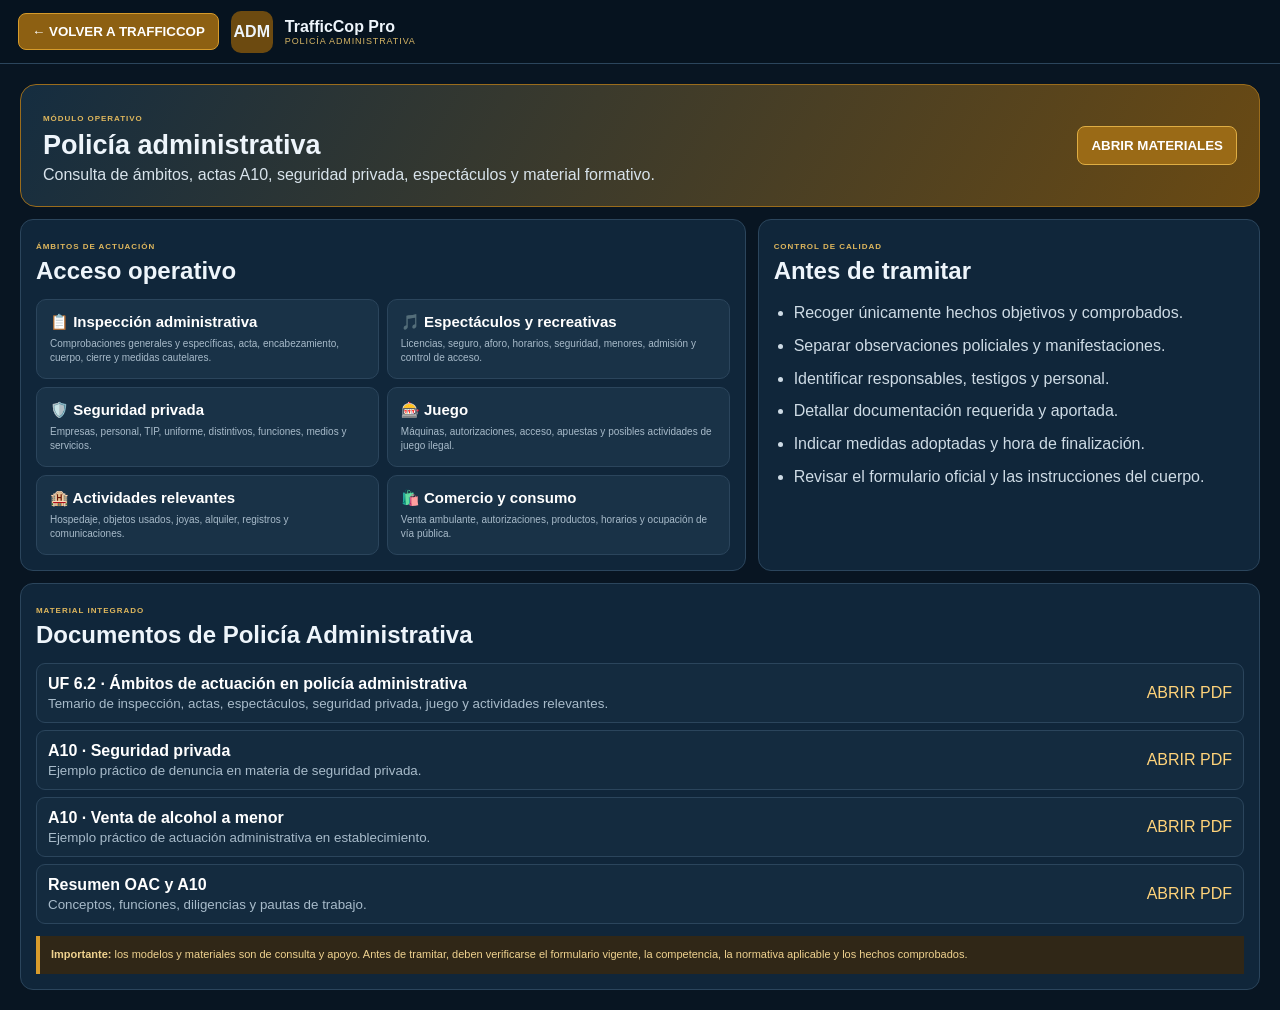
==== policia-administrativa.html @ b1301b86 "Add files via upload" ====
<!doctype html>
<html lang="es">
<head>
<meta charset="utf-8">
<meta name="viewport" content="width=device-width,initial-scale=1">
<title>Policía Administrativa · TrafficCop Pro</title>
<style>
:root{--navy:#061d34;--panel:#10263a;--line:#2b455c;--gold:#a56f15;--text:#eef5fb;--muted:#a8bbca}
*{box-sizing:border-box}html,body{margin:0;min-height:100%;font-family:Arial,Helvetica,sans-serif;background:#081522;color:var(--text)}
.top{height:64px;display:flex;align-items:center;gap:12px;padding:0 18px;background:#06131f;border-bottom:1px solid var(--line);position:sticky;top:0;z-index:5}
.back{border:1px solid #d69b2b;background:#8d6012;color:#fff;border-radius:8px;padding:10px 13px;font-weight:800;cursor:pointer}
.logo{width:42px;height:42px;border-radius:10px;background:#6c4a10;display:grid;place-items:center;font-weight:900}.top strong,.top small{display:block}.top small{font-size:9px;color:#d6b566;letter-spacing:.1em}
.main{max-width:1420px;margin:auto;padding:20px}.hero{display:flex;justify-content:space-between;gap:16px;align-items:center;background:linear-gradient(120deg,#152d40,#6a4a13);border:1px solid #9a6c1c;border-radius:16px;padding:22px}.hero h1{margin:5px 0;font-size:27px}.hero p{margin:0;color:#d8e3eb}.hero button{border:1px solid #dfad43;background:#9a6a16;color:#fff;padding:11px 13px;border-radius:8px;font-weight:800}
.grid{display:grid;grid-template-columns:1.3fr .9fr;gap:12px;margin-top:12px}.panel{background:var(--panel);border:1px solid var(--line);border-radius:13px;padding:15px}.panel h2{margin:4px 0 14px}.eyebrow{font-size:8px;color:#dfb75d;font-weight:900;letter-spacing:.12em}
.areas{display:grid;grid-template-columns:repeat(2,1fr);gap:8px}.area{border:1px solid var(--line);background:#193247;color:#fff;border-radius:10px;padding:13px;text-align:left;cursor:pointer}.area b,.area span{display:block}.area b{font-size:15px;margin-bottom:6px}.area span{font-size:10px;color:var(--muted);line-height:1.4}
.list{display:grid;gap:7px}.doc{display:flex;align-items:center;justify-content:space-between;gap:10px;border:1px solid var(--line);background:#142b3f;color:#fff;border-radius:9px;padding:11px;text-decoration:none}.doc b,.doc small{display:block}.doc small{color:var(--muted);margin-top:3px}.doc em{font-style:normal;color:#ffd37a}
.checks{padding-left:20px;color:#cedbe5;line-height:1.55}.checks li{margin:8px 0}
.notice{margin-top:12px;border-left:4px solid #d79b2c;background:#302717;padding:11px;color:#efd28f;font-size:11px;line-height:1.45}
@media(max-width:800px){.top{height:auto;padding:8px}.main{padding:10px}.hero{display:block}.hero button{margin-top:12px}.grid{grid-template-columns:1fr}.areas{grid-template-columns:1fr}}
</style>
</head>
<body>
<header class="top">
  <button class="back" onclick="location.href='index.html?v=362'">← VOLVER A TRAFFICCOP</button>
  <div class="logo">ADM</div><div><strong>TrafficCop Pro</strong><small>POLICÍA ADMINISTRATIVA</small></div>
</header>
<main class="main">
  <section class="hero">
    <div><span class="eyebrow">MÓDULO OPERATIVO</span><h1>Policía administrativa</h1><p>Consulta de ámbitos, actas A10, seguridad privada, espectáculos y material formativo.</p></div>
    <button onclick="document.getElementById('materiales').scrollIntoView({behavior:'smooth'})">ABRIR MATERIALES</button>
  </section>
  <div class="grid">
    <section class="panel">
      <span class="eyebrow">ÁMBITOS DE ACTUACIÓN</span><h2>Acceso operativo</h2>
      <div class="areas">
        <button class="area"><b>📋 Inspección administrativa</b><span>Comprobaciones generales y específicas, acta, encabezamiento, cuerpo, cierre y medidas cautelares.</span></button>
        <button class="area"><b>🎵 Espectáculos y recreativas</b><span>Licencias, seguro, aforo, horarios, seguridad, menores, admisión y control de acceso.</span></button>
        <button class="area"><b>🛡️ Seguridad privada</b><span>Empresas, personal, TIP, uniforme, distintivos, funciones, medios y servicios.</span></button>
        <button class="area"><b>🎰 Juego</b><span>Máquinas, autorizaciones, acceso, apuestas y posibles actividades de juego ilegal.</span></button>
        <button class="area"><b>🏨 Actividades relevantes</b><span>Hospedaje, objetos usados, joyas, alquiler, registros y comunicaciones.</span></button>
        <button class="area"><b>🛍️ Comercio y consumo</b><span>Venta ambulante, autorizaciones, productos, horarios y ocupación de vía pública.</span></button>
      </div>
    </section>
    <section class="panel">
      <span class="eyebrow">CONTROL DE CALIDAD</span><h2>Antes de tramitar</h2>
      <ul class="checks">
        <li>Recoger únicamente hechos objetivos y comprobados.</li>
        <li>Separar observaciones policiales y manifestaciones.</li>
        <li>Identificar responsables, testigos y personal.</li>
        <li>Detallar documentación requerida y aportada.</li>
        <li>Indicar medidas adoptadas y hora de finalización.</li>
        <li>Revisar el formulario oficial y las instrucciones del cuerpo.</li>
      </ul>
    </section>
  </div>
  <section class="panel" id="materiales" style="margin-top:12px">
    <span class="eyebrow">MATERIAL INTEGRADO</span><h2>Documentos de Policía Administrativa</h2>
    <div class="list">
      <a class="doc" target="_blank" href="policia-administrativa-uf62.pdf"><span><b>UF 6.2 · Ámbitos de actuación en policía administrativa</b><small>Temario de inspección, actas, espectáculos, seguridad privada, juego y actividades relevantes.</small></span><em>ABRIR PDF</em></a>
      <a class="doc" target="_blank" href="a10-seguridad-privada.pdf"><span><b>A10 · Seguridad privada</b><small>Ejemplo práctico de denuncia en materia de seguridad privada.</small></span><em>ABRIR PDF</em></a>
      <a class="doc" target="_blank" href="a10-venta-alcohol-menor.pdf"><span><b>A10 · Venta de alcohol a menor</b><small>Ejemplo práctico de actuación administrativa en establecimiento.</small></span><em>ABRIR PDF</em></a>
      <a class="doc" target="_blank" href="resumen-oac-a10.pdf"><span><b>Resumen OAC y A10</b><small>Conceptos, funciones, diligencias y pautas de trabajo.</small></span><em>ABRIR PDF</em></a>
    </div>
    <div class="notice"><b>Importante:</b> los modelos y materiales son de consulta y apoyo. Antes de tramitar, deben verificarse el formulario vigente, la competencia, la normativa aplicable y los hechos comprobados.</div>
  </section>
</main>
</body>
</html>
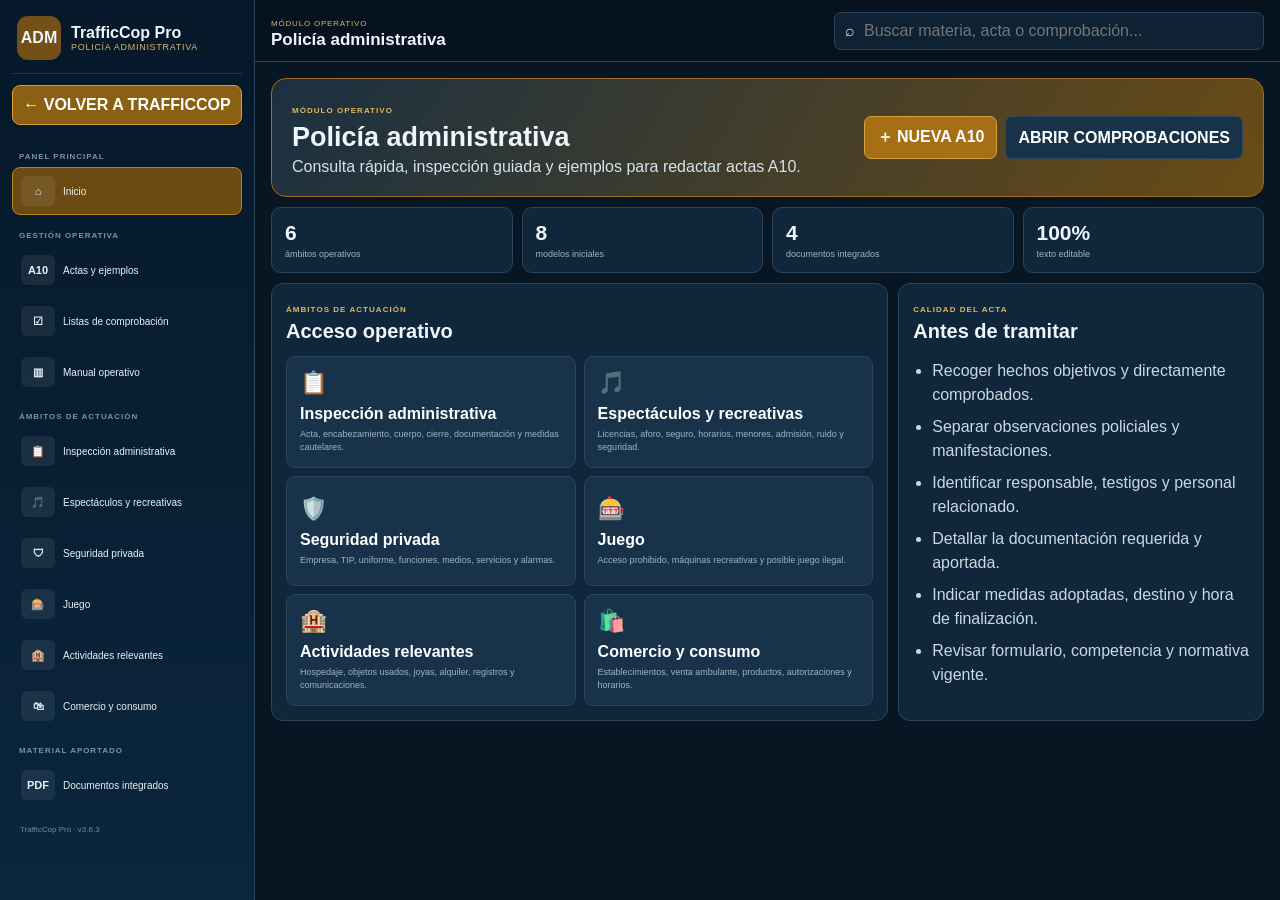
==== commit 07c8dd5c: "Add files via upload" ====
--- a/policia-administrativa.html
+++ b/policia-administrativa.html
@@ -2,67 +2,174 @@
 <html lang="es">
 <head>
 <meta charset="utf-8">
-<meta name="viewport" content="width=device-width,initial-scale=1">
+<meta name="viewport" content="width=device-width,initial-scale=1,viewport-fit=cover">
 <title>Policía Administrativa · TrafficCop Pro</title>
 <style>
-:root{--navy:#061d34;--panel:#10263a;--line:#2b455c;--gold:#a56f15;--text:#eef5fb;--muted:#a8bbca}
-*{box-sizing:border-box}html,body{margin:0;min-height:100%;font-family:Arial,Helvetica,sans-serif;background:#081522;color:var(--text)}
-.top{height:64px;display:flex;align-items:center;gap:12px;padding:0 18px;background:#06131f;border-bottom:1px solid var(--line);position:sticky;top:0;z-index:5}
-.back{border:1px solid #d69b2b;background:#8d6012;color:#fff;border-radius:8px;padding:10px 13px;font-weight:800;cursor:pointer}
-.logo{width:42px;height:42px;border-radius:10px;background:#6c4a10;display:grid;place-items:center;font-weight:900}.top strong,.top small{display:block}.top small{font-size:9px;color:#d6b566;letter-spacing:.1em}
-.main{max-width:1420px;margin:auto;padding:20px}.hero{display:flex;justify-content:space-between;gap:16px;align-items:center;background:linear-gradient(120deg,#152d40,#6a4a13);border:1px solid #9a6c1c;border-radius:16px;padding:22px}.hero h1{margin:5px 0;font-size:27px}.hero p{margin:0;color:#d8e3eb}.hero button{border:1px solid #dfad43;background:#9a6a16;color:#fff;padding:11px 13px;border-radius:8px;font-weight:800}
-.grid{display:grid;grid-template-columns:1.3fr .9fr;gap:12px;margin-top:12px}.panel{background:var(--panel);border:1px solid var(--line);border-radius:13px;padding:15px}.panel h2{margin:4px 0 14px}.eyebrow{font-size:8px;color:#dfb75d;font-weight:900;letter-spacing:.12em}
-.areas{display:grid;grid-template-columns:repeat(2,1fr);gap:8px}.area{border:1px solid var(--line);background:#193247;color:#fff;border-radius:10px;padding:13px;text-align:left;cursor:pointer}.area b,.area span{display:block}.area b{font-size:15px;margin-bottom:6px}.area span{font-size:10px;color:var(--muted);line-height:1.4}
-.list{display:grid;gap:7px}.doc{display:flex;align-items:center;justify-content:space-between;gap:10px;border:1px solid var(--line);background:#142b3f;color:#fff;border-radius:9px;padding:11px;text-decoration:none}.doc b,.doc small{display:block}.doc small{color:var(--muted);margin-top:3px}.doc em{font-style:normal;color:#ffd37a}
-.checks{padding-left:20px;color:#cedbe5;line-height:1.55}.checks li{margin:8px 0}
-.notice{margin-top:12px;border-left:4px solid #d79b2c;background:#302717;padding:11px;color:#efd28f;font-size:11px;line-height:1.45}
-@media(max-width:800px){.top{height:auto;padding:8px}.main{padding:10px}.hero{display:block}.hero button{margin-top:12px}.grid{grid-template-columns:1fr}.areas{grid-template-columns:1fr}}
+:root{
+ --bg:#081522;--nav:#071c30;--panel:#10263a;--panel2:#183349;--line:#2b455c;
+ --gold:#a66f16;--gold2:#d7a23b;--text:#eef5fb;--muted:#9eb3c4;--green:#2aaa71;
+ --sidebar:255px;--top:62px;
+}
+*{box-sizing:border-box}html,body{margin:0;min-height:100%;font-family:Arial,Helvetica,sans-serif;background:var(--bg);color:var(--text)}
+button,input,select,textarea{font:inherit}.app{min-height:100vh}
+.sidebar{position:fixed;left:0;top:0;bottom:0;width:var(--sidebar);background:linear-gradient(180deg,#061829,#0a263d);border-right:1px solid var(--line);padding:12px;overflow:auto;z-index:20}
+.brand{display:flex;align-items:center;gap:10px;padding:4px 5px 13px;border-bottom:1px solid rgba(255,255,255,.12)}
+.brand .mark{width:44px;height:44px;border-radius:11px;background:#725018;display:grid;place-items:center;font-weight:900}.brand strong,.brand small{display:block}.brand small{font-size:9px;color:#d8b669;letter-spacing:.08em}
+.back{width:100%;margin:11px 0;border:1px solid #d6a03b;background:#8c6013;color:#fff;border-radius:8px;padding:10px;font-weight:900;cursor:pointer}
+.nav-title{font-size:8px;color:#7893a9;letter-spacing:.12em;font-weight:900;margin:16px 7px 6px}
+.nav-btn{width:100%;display:grid;grid-template-columns:34px 1fr;align-items:center;gap:8px;border:1px solid transparent;background:transparent;color:#e7f1f8;padding:8px;border-radius:8px;text-align:left;margin:3px 0;cursor:pointer}
+.nav-btn:hover,.nav-btn.active{background:#6c4b13;border-color:#b88124}.nav-btn b{height:30px;display:grid;place-items:center;border-radius:6px;background:rgba(255,255,255,.07);font-size:11px}.nav-btn span{font-size:10px}.version{font-size:8px;color:#718ba0;margin:16px 8px}
+.topbar{position:fixed;left:var(--sidebar);right:0;top:0;height:var(--top);background:#06131f;border-bottom:1px solid var(--line);display:flex;align-items:center;gap:12px;padding:0 16px;z-index:15}.menu{display:none}.topbar h1{font-size:17px;margin:0}.topbar small{font-size:8px;color:#d7b56c;letter-spacing:.1em}.search{margin-left:auto;width:min(430px,45vw);display:flex;align-items:center;gap:7px;border:1px solid var(--line);background:#0f2233;border-radius:7px;padding:8px 10px}.search input{width:100%;border:0;outline:0;background:transparent;color:#fff}
+.main{margin-left:var(--sidebar);padding:calc(var(--top) + 16px) 16px 30px}.view{max-width:1500px;margin:auto}.hero{display:flex;justify-content:space-between;align-items:center;gap:15px;padding:20px;background:linear-gradient(120deg,#1a3042,#6a4b15);border:1px solid #9c6e20;border-radius:15px}.eyebrow{font-size:8px;color:#e0b85c;letter-spacing:.13em;font-weight:900}.hero h2{font-size:27px;margin:5px 0}.hero p{margin:0;color:#d7e3eb}.hero-actions{display:flex;gap:8px}.btn{border:1px solid var(--line);background:#173249;color:#fff;border-radius:7px;padding:10px 12px;font-weight:800;cursor:pointer}.btn.primary{background:#a66f16;border-color:#d5a13e}.btn.green{background:#197f52;border-color:#34a972}
+.stats{display:grid;grid-template-columns:repeat(4,1fr);gap:9px;margin:10px 0}.stat{background:var(--panel);border:1px solid var(--line);border-radius:10px;padding:13px}.stat strong,.stat span{display:block}.stat strong{font-size:21px}.stat span{font-size:9px;color:var(--muted);margin-top:4px}
+.grid{display:grid;grid-template-columns:1.35fr .8fr;gap:10px}.panel{background:var(--panel);border:1px solid var(--line);border-radius:12px;padding:14px}.panel h3{margin:4px 0 13px;font-size:20px}.area-grid{display:grid;grid-template-columns:repeat(2,1fr);gap:8px}.area{border:1px solid var(--line);background:var(--panel2);color:#fff;border-radius:9px;padding:13px;text-align:left;cursor:pointer;min-height:110px}.area:hover{border-color:#b37e26}.area strong,.area small{display:block}.area strong{margin:9px 0 5px}.area small{font-size:9px;color:var(--muted);line-height:1.45}.area .icon{font-size:22px}
+.quality{padding-left:19px;color:#cbd8e2;line-height:1.5}.quality li{margin:8px 0}
+.toolbar{display:flex;gap:8px;margin-bottom:10px}.toolbar input,.toolbar select{border:1px solid var(--line);background:#102539;color:#fff;border-radius:7px;padding:9px}.toolbar input{flex:1}
+.cards{display:grid;grid-template-columns:repeat(3,1fr);gap:9px}.card{background:var(--panel);border:1px solid var(--line);border-radius:10px;padding:13px}.card h4{margin:5px 0 8px}.card small{color:#d7b565}.check{display:flex;gap:7px;padding:6px 0;border-bottom:1px solid #273f53;font-size:10px;color:#cbd7e0}.check:last-child{border:0}
+.library{display:grid;grid-template-columns:250px 1fr;gap:10px}.index{background:var(--panel);border:1px solid var(--line);border-radius:11px;padding:10px}.index button{width:100%;border:0;background:#142e43;color:#fff;text-align:left;border-radius:6px;padding:9px;margin:3px 0;cursor:pointer}.index button.active{background:#755218}.article{background:var(--panel);border:1px solid var(--line);border-radius:11px;padding:16px;line-height:1.55;color:#d4e0e8}.article h3{color:#fff}.article h4{color:#e1bb66;margin-top:20px}
+.templates{display:grid;grid-template-columns:290px 1fr 290px;gap:9px}.template-list,.editor,.guide{background:var(--panel);border:1px solid var(--line);border-radius:11px;padding:11px}.template-item{width:100%;display:grid;grid-template-columns:42px 1fr;gap:8px;border:1px solid transparent;background:#142e43;color:#fff;border-radius:7px;padding:8px;margin:4px 0;text-align:left;cursor:pointer}.template-item.active{background:#725018;border-color:#c18b2e}.template-item b{display:grid;place-items:center;background:#5e4216;border-radius:5px;font-size:9px}.template-item strong,.template-item small{display:block}.template-item small{color:var(--muted);font-size:8px;margin-top:3px}
+.form{display:grid;grid-template-columns:1fr 1fr;gap:8px}.form label{display:grid;gap:4px;font-size:9px;color:#aebfcd}.form label.full{grid-column:1/-1}.form input,.form textarea,.form select{width:100%;border:1px solid var(--line);background:#102539;color:#fff;border-radius:6px;padding:9px}.form textarea{min-height:90px;resize:vertical}
+.output{width:100%;min-height:300px;margin-top:10px;border:1px solid #6e8496;border-radius:7px;padding:12px;background:#fff;color:#111;line-height:1.5;font-family:Arial,Helvetica,sans-serif}.actions{display:flex;gap:7px;flex-wrap:wrap;margin-top:8px}
+.guide ul{padding-left:18px;color:#cbd8e1;line-height:1.45}.guide li{margin:7px 0}.warning{border-left:4px solid #d29a31;background:#302717;color:#efd18b;padding:9px;font-size:9px;line-height:1.45}
+.materials{display:grid;gap:7px}.doc{display:flex;justify-content:space-between;align-items:center;gap:10px;border:1px solid var(--line);background:#142e43;color:#fff;text-decoration:none;border-radius:8px;padding:11px}.doc strong,.doc small{display:block}.doc small{font-size:9px;color:var(--muted);margin-top:3px}.doc em{font-style:normal;color:#ffd276}
+.hidden{display:none!important}.mobile-backdrop{display:none}
+@media(max-width:1100px){.cards{grid-template-columns:repeat(2,1fr)}.templates{grid-template-columns:250px 1fr}.guide{display:none}}
+@media(max-width:800px){
+ :root{--sidebar:280px;--top:60px}.sidebar{transform:translateX(-105%);transition:.2s}.sidebar.open{transform:none}.topbar{left:0}.menu{display:block}.main{margin-left:0;padding:calc(var(--top) + 10px) 10px 20px}.search{display:none}.hero{display:block}.hero-actions{margin-top:12px}.stats{grid-template-columns:1fr 1fr}.grid,.library,.templates{display:block}.panel,.index,.article,.template-list,.editor{margin-bottom:9px}.area-grid,.cards{grid-template-columns:1fr}.form{grid-template-columns:1fr}.form label.full{grid-column:auto}.mobile-backdrop.show{display:block;position:fixed;inset:0;background:rgba(0,0,0,.5);z-index:18}
+}
 </style>
 </head>
 <body>
-<header class="top">
-  <button class="back" onclick="location.href='index.html?v=362'">← VOLVER A TRAFFICCOP</button>
-  <div class="logo">ADM</div><div><strong>TrafficCop Pro</strong><small>POLICÍA ADMINISTRATIVA</small></div>
+<div class="app">
+<aside class="sidebar" id="sidebar">
+ <div class="brand"><div class="mark">ADM</div><div><strong>TrafficCop Pro</strong><small>POLICÍA ADMINISTRATIVA</small></div></div>
+ <button class="back" onclick="location.href='index.html?v=363'">← VOLVER A TRAFFICCOP</button>
+ <div class="nav-title">PANEL PRINCIPAL</div>
+ <button class="nav-btn active" data-view="dashboard"><b>⌂</b><span>Inicio</span></button>
+ <div class="nav-title">GESTIÓN OPERATIVA</div>
+ <button class="nav-btn" data-view="templates"><b>A10</b><span>Actas y ejemplos</span></button>
+ <button class="nav-btn" data-view="checklists"><b>☑</b><span>Listas de comprobación</span></button>
+ <button class="nav-btn" data-view="library"><b>▥</b><span>Manual operativo</span></button>
+ <div class="nav-title">ÁMBITOS DE ACTUACIÓN</div>
+ <button class="nav-btn" data-area="inspeccion"><b>📋</b><span>Inspección administrativa</span></button>
+ <button class="nav-btn" data-area="espectaculos"><b>🎵</b><span>Espectáculos y recreativas</span></button>
+ <button class="nav-btn" data-area="seguridad"><b>🛡</b><span>Seguridad privada</span></button>
+ <button class="nav-btn" data-area="juego"><b>🎰</b><span>Juego</span></button>
+ <button class="nav-btn" data-area="relevantes"><b>🏨</b><span>Actividades relevantes</span></button>
+ <button class="nav-btn" data-area="comercio"><b>🛍</b><span>Comercio y consumo</span></button>
+ <div class="nav-title">MATERIAL APORTADO</div>
+ <button class="nav-btn" data-view="materials"><b>PDF</b><span>Documentos integrados</span></button>
+ <div class="version">TrafficCop Pro · v3.6.3</div>
+</aside>
+<div class="mobile-backdrop" id="backdrop"></div>
+<header class="topbar">
+ <button class="btn menu" id="menuButton">☰</button>
+ <div><small id="eyebrow">MÓDULO OPERATIVO</small><h1 id="pageTitle">Policía administrativa</h1></div>
+ <div class="search"><span>⌕</span><input id="globalSearch" placeholder="Buscar materia, acta o comprobación..."></div>
 </header>
 <main class="main">
-  <section class="hero">
-    <div><span class="eyebrow">MÓDULO OPERATIVO</span><h1>Policía administrativa</h1><p>Consulta de ámbitos, actas A10, seguridad privada, espectáculos y material formativo.</p></div>
-    <button onclick="document.getElementById('materiales').scrollIntoView({behavior:'smooth'})">ABRIR MATERIALES</button>
-  </section>
-  <div class="grid">
-    <section class="panel">
-      <span class="eyebrow">ÁMBITOS DE ACTUACIÓN</span><h2>Acceso operativo</h2>
-      <div class="areas">
-        <button class="area"><b>📋 Inspección administrativa</b><span>Comprobaciones generales y específicas, acta, encabezamiento, cuerpo, cierre y medidas cautelares.</span></button>
-        <button class="area"><b>🎵 Espectáculos y recreativas</b><span>Licencias, seguro, aforo, horarios, seguridad, menores, admisión y control de acceso.</span></button>
-        <button class="area"><b>🛡️ Seguridad privada</b><span>Empresas, personal, TIP, uniforme, distintivos, funciones, medios y servicios.</span></button>
-        <button class="area"><b>🎰 Juego</b><span>Máquinas, autorizaciones, acceso, apuestas y posibles actividades de juego ilegal.</span></button>
-        <button class="area"><b>🏨 Actividades relevantes</b><span>Hospedaje, objetos usados, joyas, alquiler, registros y comunicaciones.</span></button>
-        <button class="area"><b>🛍️ Comercio y consumo</b><span>Venta ambulante, autorizaciones, productos, horarios y ocupación de vía pública.</span></button>
-      </div>
-    </section>
-    <section class="panel">
-      <span class="eyebrow">CONTROL DE CALIDAD</span><h2>Antes de tramitar</h2>
-      <ul class="checks">
-        <li>Recoger únicamente hechos objetivos y comprobados.</li>
-        <li>Separar observaciones policiales y manifestaciones.</li>
-        <li>Identificar responsables, testigos y personal.</li>
-        <li>Detallar documentación requerida y aportada.</li>
-        <li>Indicar medidas adoptadas y hora de finalización.</li>
-        <li>Revisar el formulario oficial y las instrucciones del cuerpo.</li>
-      </ul>
-    </section>
-  </div>
-  <section class="panel" id="materiales" style="margin-top:12px">
-    <span class="eyebrow">MATERIAL INTEGRADO</span><h2>Documentos de Policía Administrativa</h2>
-    <div class="list">
-      <a class="doc" target="_blank" href="policia-administrativa-uf62.pdf"><span><b>UF 6.2 · Ámbitos de actuación en policía administrativa</b><small>Temario de inspección, actas, espectáculos, seguridad privada, juego y actividades relevantes.</small></span><em>ABRIR PDF</em></a>
-      <a class="doc" target="_blank" href="a10-seguridad-privada.pdf"><span><b>A10 · Seguridad privada</b><small>Ejemplo práctico de denuncia en materia de seguridad privada.</small></span><em>ABRIR PDF</em></a>
-      <a class="doc" target="_blank" href="a10-venta-alcohol-menor.pdf"><span><b>A10 · Venta de alcohol a menor</b><small>Ejemplo práctico de actuación administrativa en establecimiento.</small></span><em>ABRIR PDF</em></a>
-      <a class="doc" target="_blank" href="resumen-oac-a10.pdf"><span><b>Resumen OAC y A10</b><small>Conceptos, funciones, diligencias y pautas de trabajo.</small></span><em>ABRIR PDF</em></a>
-    </div>
-    <div class="notice"><b>Importante:</b> los modelos y materiales son de consulta y apoyo. Antes de tramitar, deben verificarse el formulario vigente, la competencia, la normativa aplicable y los hechos comprobados.</div>
-  </section>
+
+<section id="dashboardView" class="view">
+ <div class="hero"><div><span class="eyebrow">MÓDULO OPERATIVO</span><h2>Policía administrativa</h2><p>Consulta rápida, inspección guiada y ejemplos para redactar actas A10.</p></div><div class="hero-actions"><button class="btn primary" data-view="templates">＋ NUEVA A10</button><button class="btn" data-view="checklists">ABRIR COMPROBACIONES</button></div></div>
+ <div class="stats"><div class="stat"><strong>6</strong><span>ámbitos operativos</span></div><div class="stat"><strong>8</strong><span>modelos iniciales</span></div><div class="stat"><strong>4</strong><span>documentos integrados</span></div><div class="stat"><strong>100%</strong><span>texto editable</span></div></div>
+ <div class="grid">
+  <section class="panel"><span class="eyebrow">ÁMBITOS DE ACTUACIÓN</span><h3>Acceso operativo</h3><div class="area-grid">
+   <button class="area" data-area="inspeccion"><span class="icon">📋</span><strong>Inspección administrativa</strong><small>Acta, encabezamiento, cuerpo, cierre, documentación y medidas cautelares.</small></button>
+   <button class="area" data-area="espectaculos"><span class="icon">🎵</span><strong>Espectáculos y recreativas</strong><small>Licencias, aforo, seguro, horarios, menores, admisión, ruido y seguridad.</small></button>
+   <button class="area" data-area="seguridad"><span class="icon">🛡️</span><strong>Seguridad privada</strong><small>Empresa, TIP, uniforme, funciones, medios, servicios y alarmas.</small></button>
+   <button class="area" data-area="juego"><span class="icon">🎰</span><strong>Juego</strong><small>Acceso prohibido, máquinas recreativas y posible juego ilegal.</small></button>
+   <button class="area" data-area="relevantes"><span class="icon">🏨</span><strong>Actividades relevantes</strong><small>Hospedaje, objetos usados, joyas, alquiler, registros y comunicaciones.</small></button>
+   <button class="area" data-area="comercio"><span class="icon">🛍️</span><strong>Comercio y consumo</strong><small>Establecimientos, venta ambulante, productos, autorizaciones y horarios.</small></button>
+  </div></section>
+  <section class="panel"><span class="eyebrow">CALIDAD DEL ACTA</span><h3>Antes de tramitar</h3><ul class="quality"><li>Recoger hechos objetivos y directamente comprobados.</li><li>Separar observaciones policiales y manifestaciones.</li><li>Identificar responsable, testigos y personal relacionado.</li><li>Detallar la documentación requerida y aportada.</li><li>Indicar medidas adoptadas, destino y hora de finalización.</li><li>Revisar formulario, competencia y normativa vigente.</li></ul></section>
+ </div>
+</section>
+
+<section id="checklistsView" class="view hidden">
+ <div class="toolbar"><input id="checkSearch" placeholder="Buscar comprobación..."><select id="checkArea"><option value="all">Todos los ámbitos</option><option value="espectaculos">Espectáculos</option><option value="seguridad">Seguridad privada</option><option value="juego">Juego</option><option value="relevantes">Actividades relevantes</option><option value="comercio">Comercio</option></select></div>
+ <div id="checkGrid" class="cards"></div>
+</section>
+
+<section id="libraryView" class="view hidden">
+ <div class="library"><aside id="libraryIndex" class="index"></aside><article id="libraryArticle" class="article"></article></div>
+</section>
+
+<section id="templatesView" class="view hidden">
+ <div class="templates">
+  <aside class="template-list"><span class="eyebrow">MODELOS</span><h3>Actas y ejemplos</h3><div id="templateList"></div></aside>
+  <section class="editor"><span class="eyebrow">GENERADOR</span><h3 id="templateTitle">A10 · Acta administrativa</h3><div id="formFields" class="form"></div><textarea id="output" class="output" placeholder="Aquí aparecerá el texto generado..."></textarea><div class="actions"><button class="btn primary" id="generate">GENERAR ACTA</button><button class="btn green" id="copy">COPIAR PARA NIPAL</button><button class="btn" id="improve">ORDENAR REDACCIÓN</button><button class="btn" id="clear">BORRAR</button></div></section>
+  <aside class="guide"><span class="eyebrow">GUÍA DEL MODELO</span><h3 id="guideTitle">A10</h3><div id="guideContent"></div><div class="warning"><b>Revisión obligatoria:</b> adapta el ejemplo a los hechos observados y comprueba el formulario y la normativa aplicable.</div></aside>
+ </div>
+</section>
+
+<section id="materialsView" class="view hidden">
+ <section class="panel"><span class="eyebrow">MATERIAL INTEGRADO</span><h3>Documentos de Policía Administrativa</h3><div class="materials">
+  <a class="doc" target="_blank" href="policia-administrativa-uf62.pdf"><span><strong>UF 6.2 · Ámbitos de actuación</strong><small>Inspección, acta administrativa, espectáculos, seguridad privada, juego y comercio.</small></span><em>ABRIR PDF</em></a>
+  <a class="doc" target="_blank" href="a10-seguridad-privada.pdf"><span><strong>A10 · Seguridad privada</strong><small>Ejemplo práctico de vigilante no habilitado.</small></span><em>ABRIR PDF</em></a>
+  <a class="doc" target="_blank" href="a10-venta-alcohol-menor.pdf"><span><strong>A10 · Venta de alcohol a menor</strong><small>Ejemplo práctico en establecimiento abierto al público.</small></span><em>ABRIR PDF</em></a>
+  <a class="doc" target="_blank" href="resumen-oac-a10.pdf"><span><strong>Resumen OAC y A10</strong><small>Conceptos, funciones, diligencias y pautas de trabajo.</small></span><em>ABRIR PDF</em></a>
+ </div></section>
+</section>
+
 </main>
+<script>
+const $=s=>document.querySelector(s), $$=s=>Array.from(document.querySelectorAll(s));
+const LIBRARY=[
+ {id:"inspeccion",title:"Inspección y acta administrativa",html:`<h3>Inspección y acta administrativa</h3><p>La inspección debe comprobar los requisitos generales y los específicos de la actividad. El acta debe permitir que el órgano competente conozca qué se comprobó, qué documentación se requirió y qué hechos fueron observados.</p><h4>Estructura rápida</h4><ol><li>Encabezamiento: lugar, fecha, hora, agentes, destino y motivo.</li><li>Identificación del establecimiento, actividad y responsable.</li><li>Documentación requerida y resultado.</li><li>Hechos objetivos y manifestaciones separadas.</li><li>Medidas adoptadas, destino y hora de finalización.</li></ol><h4>Medidas cautelares</h4><p>Cuando procedan, deben quedar motivadas, ser necesarias y proporcionadas y no presentarse como resolución definitiva.</p>`},
+ {id:"espectaculos",title:"Espectáculos y recreativas",html:`<h3>Espectáculos y actividades recreativas</h3><p>La consulta operativa debe abarcar obligaciones documentales, rótulos, seguridad, asistencia sanitaria, higiene, medidas provisionales, horarios, menores, derecho de admisión, hojas de reclamación, seguridad privada y control de acceso.</p><h4>Comprobaciones esenciales</h4><ul><li>Licencia, comunicación o autorización y actividad permitida.</li><li>Seguro de responsabilidad civil y cobertura.</li><li>Aforo, horarios, rótulos, salidas y evacuación.</li><li>Menores, venta de alcohol y derecho de admisión.</li><li>Actividad realmente observada: música, pista, DJ, escenario, público y servicio.</li></ul>`},
+ {id:"seguridad",title:"Seguridad privada",html:`<h3>Seguridad privada</h3><p>Debe identificarse empresa, servicio, personal, TIP, uniforme, distintivos, funciones y medios portados. Cuando una persona carezca de habilitación, es esencial describir de forma completa los hechos que demuestren que realizaba funciones propias del personal de seguridad.</p><h4>Datos a reflejar</h4><ul><li>Lugar y servicio prestado.</li><li>Identidad y habilitación profesional.</li><li>Uniforme, anagramas, placa y distintivos.</li><li>Defensa, manillas y otros medios.</li><li>Funciones, horario, empresa y manifestaciones.</li><li>Intervención de efectos y remisión a la unidad competente.</li></ul>`},
+ {id:"juego",title:"Juego",html:`<h3>Juego</h3><p>El control comprende personas con acceso prohibido, documentación de máquinas recreativas y posibles actividades de juego ilegal.</p><ul><li>Autorización del establecimiento.</li><li>Máquinas, distintivos y documentación.</li><li>Control de acceso y personas presentes.</li><li>Apuestas, importes, organizador y beneficiarios.</li><li>Medidas adoptadas y efectos intervenidos.</li></ul>`},
+ {id:"relevantes",title:"Actividades relevantes",html:`<h3>Actividades relevantes para la seguridad ciudadana</h3><p>Incluye actividades con obligaciones especiales de registro y comunicación, como hospedaje, compraventa de objetos usados, joyas, alquiler y otras actividades sujetas a trazabilidad.</p><ul><li>Titular y responsable.</li><li>Libro o sistema de registro.</li><li>Identificación de personas intervinientes.</li><li>Descripción y trazabilidad de objetos u operaciones.</li><li>Comunicaciones realizadas y omisiones detectadas.</li></ul>`},
+ {id:"comercio",title:"Comercio y consumo",html:`<h3>Comercio y consumo</h3><p>El control puede referirse a establecimientos comerciales, venta ambulante, autorizaciones, productos, horarios, información al consumidor y ocupación de vía pública.</p><ul><li>Autorización y titular.</li><li>Ubicación, puesto o establecimiento.</li><li>Productos, procedencia y documentación.</li><li>Horarios y condiciones aplicables.</li><li>Medidas adoptadas y organismo destinatario.</li></ul>`}
+];
+const CHECKS=[
+ {area:"espectaculos",title:"Documentación del local",items:["Licencia, autorización o comunicación previa","Actividad autorizada y titular","Seguro RC y recibo en vigor","Cobertura y aforo autorizado","Hojas de reclamación","Rótulos y placas obligatorias"]},
+ {area:"espectaculos",title:"Seguridad y funcionamiento",items:["Salidas y vías de evacuación libres","Iluminación y señalización de emergencia","Aforo y estimación de asistentes","Asistencia sanitaria","Higiene y salubridad","Horario de cierre"]},
+ {area:"espectaculos",title:"Menores y alcohol",items:["Edad e identificación del menor","Datos del responsable del local","Licencia municipal","Rótulos de prohibición","Dispensación observada directamente","Datos del menor en informe separado","Requerimiento y resultado"]},
+ {area:"seguridad",title:"Seguridad privada",items:["Empresa y servicio","Identidad y TIP","Uniforme y distintivos","Defensa, manillas y otros medios","Funciones realizadas","Horario y manifestaciones","Documentación del servicio","Medidas cautelares"]},
+ {area:"juego",title:"Juego y máquinas",items:["Autorización","Documentación de máquinas","Homologación y distintivos","Control de acceso","Personas con acceso prohibido","Apuestas e importes","Organizador","Posible juego ilegal"]},
+ {area:"relevantes",title:"Hospedaje y registros",items:["Titular y responsable","Sistema de registro","Identificación de usuarios","Comunicación de datos","Período comprobado","Omisiones o retrasos"]},
+ {area:"relevantes",title:"Objetos usados y joyas",items:["Libro o registro","Identidad de transmitentes","Descripción de objetos","Número de serie o peso","Procedencia","Comunicación policial","Medidas de seguridad"]},
+ {area:"comercio",title:"Comercio y venta ambulante",items:["Autorización municipal","Titular y responsable","Ubicación y ocupación","Productos y procedencia","Horarios","Información al consumidor","Medidas adoptadas"]}
+];
+const TEMPLATES=[
+ {id:"a10-general",code:"A10",title:"Acta administrativa abierta",category:"General",guide:["Situar fecha, hora, municipio y agentes.","Identificar lugar, actividad y responsable.","Separar documentación, hechos y manifestaciones.","Indicar medidas, destino y cierre."],fields:[["fecha","Fecha","date"],["hora","Hora","time"],["municipio","Municipio y comarca","text"],["agentes","Agentes / TIP","text"],["lugar","Lugar y establecimiento","text"],["actividad","Actividad","text"],["responsable","Responsable","text"],["documento","Documento identificativo","text"],["documentacion","Documentación requerida y aportada","textarea","full"],["hechos","Hechos observados","textarea","full"],["manifestaciones","Manifestaciones","textarea","full"],["medidas","Medidas adoptadas","textarea","full"],["destino","Organismo destinatario","text"],["hora_fin","Hora de finalización","time"]]},
+ {id:"seguridad",code:"A10",title:"Seguridad privada: persona no habilitada",category:"Seguridad privada",guide:["Describir lugar y servicio.","Comprobar TIP y empresa.","Describir uniforme, distintivos y medios.","Dejar claros los actos propios de vigilancia observados.","Relacionar intervención y remisión."],fields:[["fecha","Fecha","date"],["hora","Hora","time"],["lugar","Lugar del servicio","text"],["empresa","Empresa de seguridad","text"],["persona","Persona inspeccionada","text"],["documento","DNI / NIE","text"],["tip","TIP o resultado de la comprobación","text"],["uniforme","Uniforme, anagramas y distintivos","textarea","full"],["medios","Defensa, manillas y otros medios","textarea","full"],["funciones","Funciones realmente realizadas","textarea","full"],["manifestaciones","Manifestaciones de la persona","textarea","full"],["intervencion","Objetos intervenidos y actas asociadas","textarea","full"],["destino","Unidad u organismo destinatario","text"]]},
+ {id:"alcohol-menor",code:"A10",title:"Venta de alcohol a menor",category:"Espectáculos",guide:["La dispensación debe describirse como observada por los agentes.","Identificar actividad, responsable y licencia.","Consignar bebida, volumen y graduación.","Datos del menor en informe separado.","Indicar rótulos y traslado al organismo competente."],fields:[["fecha","Fecha","date"],["hora","Hora","time"],["establecimiento","Establecimiento y dirección","text"],["actividad","Actividad","text"],["responsable","Responsable / titular","text"],["licencia","Licencia municipal","text"],["menor","Edad acreditada del menor","text"],["bebida","Bebida, volumen y graduación","text"],["rotulos","Rótulos existentes","textarea","full"],["hechos","Dispensación observada y hechos","textarea","full"],["manifestaciones","Manifestaciones del responsable","textarea","full"],["destino","Organismo destinatario","text"],["hora_fin","Hora final","time"]]},
+ {id:"actividad-distinta",code:"A10",title:"Actividad distinta de la autorizada",category:"Espectáculos",guide:["Diferenciar actividad autorizada y observada.","Describir DJ, pista, tarima, iluminación, humo y público.","Comprobar licencia, seguro, aforo y horario.","No limitarse a una conclusión jurídica."],fields:[["fecha","Fecha","date"],["hora","Hora","time"],["local","Local y dirección","text"],["responsable","Responsable","text"],["autorizada","Actividad autorizada","text"],["observada","Actividad observada","text"],["elementos","Elementos objetivos observados","textarea","full"],["documentacion","Documentación aportada","textarea","full"],["publico","Aforo estimado y conducta del público","textarea","full"],["medidas","Requerimientos y medidas","textarea","full"]]},
+ {id:"control-acceso",code:"A10",title:"Personal de control de acceso",category:"Espectáculos",guide:["Comprobar habilitación y distintivo.","Diferenciar controlador y vigilante.","Describir funciones realizadas.","Recoger motivo de denegación y versiones."],fields:[["fecha","Fecha","date"],["hora","Hora","time"],["local","Local","text"],["controlador","Persona inspeccionada","text"],["acreditacion","Carnet y distintivo","text"],["funciones","Funciones observadas","textarea","full"],["incidente","Incidente o denegación de acceso","textarea","full"],["manifestaciones","Manifestaciones","textarea","full"],["medidas","Medidas adoptadas","textarea","full"]]},
+ {id:"horario",code:"A46",title:"Incumplimiento de horario",category:"Espectáculos",guide:["Indicar horario aplicable y hora real.","Describir si seguía abierto, con clientes, música o servicio.","Identificar responsable y actividad.","Recoger requerimientos y cierre."],fields:[["fecha","Fecha","date"],["hora","Hora comprobada","time"],["local","Local","text"],["actividad","Actividad","text"],["responsable","Responsable","text"],["horario","Horario autorizado","text"],["hechos","Hechos observados","textarea","full"],["clientes","Personas presentes","text"],["requerimiento","Requerimientos y resultado","textarea","full"]]},
+ {id:"juego",code:"A10",title:"Inspección de juego o máquinas",category:"Juego",guide:["Identificar establecimiento y autorización.","Relacionar máquinas y documentación.","Comprobar acceso y personas presentes.","Describir apuestas y posible juego ilegal."],fields:[["fecha","Fecha","date"],["hora","Hora","time"],["local","Local","text"],["responsable","Responsable","text"],["autorizacion","Autorización","textarea","full"],["maquinas","Máquinas y documentación","textarea","full"],["acceso","Control de acceso","textarea","full"],["juego","Actividad observada","textarea","full"],["medidas","Medidas adoptadas","textarea","full"]]},
+ {id:"venta-ambulante",code:"A10",title:"Venta ambulante",category:"Comercio",guide:["Identificar vendedor y autorización.","Describir ubicación y ocupación.","Relacionar productos y procedencia.","Indicar intervención o requerimiento."],fields:[["fecha","Fecha","date"],["hora","Hora","time"],["lugar","Lugar y puesto","text"],["persona","Persona responsable","text"],["documento","Documento","text"],["autorizacion","Autorización municipal","textarea","full"],["productos","Productos y procedencia","textarea","full"],["hechos","Hechos observados","textarea","full"],["medidas","Medidas adoptadas","textarea","full"]]}
+];
+let current=TEMPLATES[0];
+function showView(name){
+ $$(".view").forEach(v=>v.classList.add("hidden")); $("#"+name+"View").classList.remove("hidden");
+ $$(".nav-btn[data-view]").forEach(b=>b.classList.toggle("active",b.dataset.view===name));
+ const titles={dashboard:["MÓDULO OPERATIVO","Policía administrativa"],templates:["ACTAS Y EJEMPLOS","Generador A10"],checklists:["INSPECCIÓN GUIADA","Listas de comprobación"],library:["MANUAL OPERATIVO","Consulta rápida"],materials:["DOCUMENTACIÓN","Material integrado"]};
+ $("#eyebrow").textContent=titles[name][0];$("#pageTitle").textContent=titles[name][1];closeMenu();
+}
+function closeMenu(){$("#sidebar").classList.remove("open");$("#backdrop").classList.remove("show")}
+function renderLibrary(id="inspeccion"){
+ $("#libraryIndex").innerHTML="";LIBRARY.forEach(x=>{const b=document.createElement("button");b.textContent=x.title;b.classList.toggle("active",x.id===id);b.onclick=()=>renderLibrary(x.id);$("#libraryIndex").appendChild(b)});
+ $("#libraryArticle").innerHTML=(LIBRARY.find(x=>x.id===id)||LIBRARY[0]).html;
+}
+function openArea(id){showView("library");renderLibrary(id)}
+function renderChecks(){
+ const q=($("#checkSearch").value||"").toLowerCase(),area=$("#checkArea").value;$("#checkGrid").innerHTML="";
+ CHECKS.filter(c=>(area==="all"||c.area===area)&&(!q||(c.title+" "+c.items.join(" ")).toLowerCase().includes(q))).forEach(c=>{$("#checkGrid").insertAdjacentHTML("beforeend",`<article class="card"><small>${c.area.toUpperCase()}</small><h4>${c.title}</h4>${c.items.map(i=>`<label class="check"><input type="checkbox"><span>${i}</span></label>`).join("")}</article>`)});
+}
+function renderTemplates(){
+ $("#templateList").innerHTML="";TEMPLATES.forEach(t=>{const b=document.createElement("button");b.className="template-item"+(t.id===current.id?" active":"");b.innerHTML=`<b>${t.code}</b><span><strong>${t.title}</strong><small>${t.category}</small></span>`;b.onclick=()=>selectTemplate(t.id);$("#templateList").appendChild(b)});
+}
+function selectTemplate(id){current=TEMPLATES.find(t=>t.id===id)||TEMPLATES[0];$("#templateTitle").textContent=`${current.code} · ${current.title}`;$("#guideTitle").textContent=current.title;$("#guideContent").innerHTML=`<ul>${current.guide.map(x=>`<li>${x}</li>`).join("")}</ul>`;$("#formFields").innerHTML="";current.fields.forEach(([name,label,type,cls])=>{const l=document.createElement("label");if(cls)l.className=cls;l.textContent=label;const e=type==="textarea"?document.createElement("textarea"):document.createElement("input");if(type!=="textarea")e.type=type;e.name=name;e.dataset.label=label;l.appendChild(e);$("#formFields").appendChild(l)});$("#output").value="";renderTemplates()}
+function buildText(){const lines=[`${current.code} · ${current.title.toUpperCase()}`,""];current.fields.forEach(([name,label,type])=>{const e=$(`[name="${name}"]`);let v=e?.value?.trim()||"__________";if(type==="date"&&v)v=v.split("-").reverse().join("/");lines.push(`${label.toUpperCase()}: ${v}`,"")});lines.push("CIERRE","Se hace constar que el contenido anterior refleja las comprobaciones y circunstancias documentadas por los agentes actuantes, sin perjuicio de su revisión y remisión al órgano administrativo competente.");return lines.join("\n")}
+async function copyOutput(){if(!$("#output").value.trim())$("#output").value=buildText();try{await navigator.clipboard.writeText($("#output").value);alert("Texto copiado para NIPal.")}catch{$("#output").select();document.execCommand("copy")}}
+$$("[data-view]").forEach(b=>b.onclick=()=>showView(b.dataset.view));$$("[data-area]").forEach(b=>b.onclick=()=>openArea(b.dataset.area));
+$("#menuButton").onclick=()=>{$("#sidebar").classList.toggle("open");$("#backdrop").classList.toggle("show")};$("#backdrop").onclick=closeMenu;
+$("#checkSearch").oninput=renderChecks;$("#checkArea").onchange=renderChecks;$("#generate").onclick=()=>$("#output").value=buildText();$("#copy").onclick=copyOutput;$("#improve").onclick=()=>$("#output").value=($("#output").value||buildText()).replace(/[ \t]+/g," ").replace(/\n{3,}/g,"\n\n").trim();$("#clear").onclick=()=>{if(confirm("¿Borrar el contenido?"))$("#output").value=""};
+$("#globalSearch").oninput=e=>{const q=e.target.value.toLowerCase();if(!q)return;const lib=LIBRARY.find(x=>(x.title+" "+x.html).toLowerCase().includes(q));if(lib)openArea(lib.id)};
+renderLibrary();renderChecks();renderTemplates();selectTemplate("a10-general");
+</script>
 </body>
 </html>
